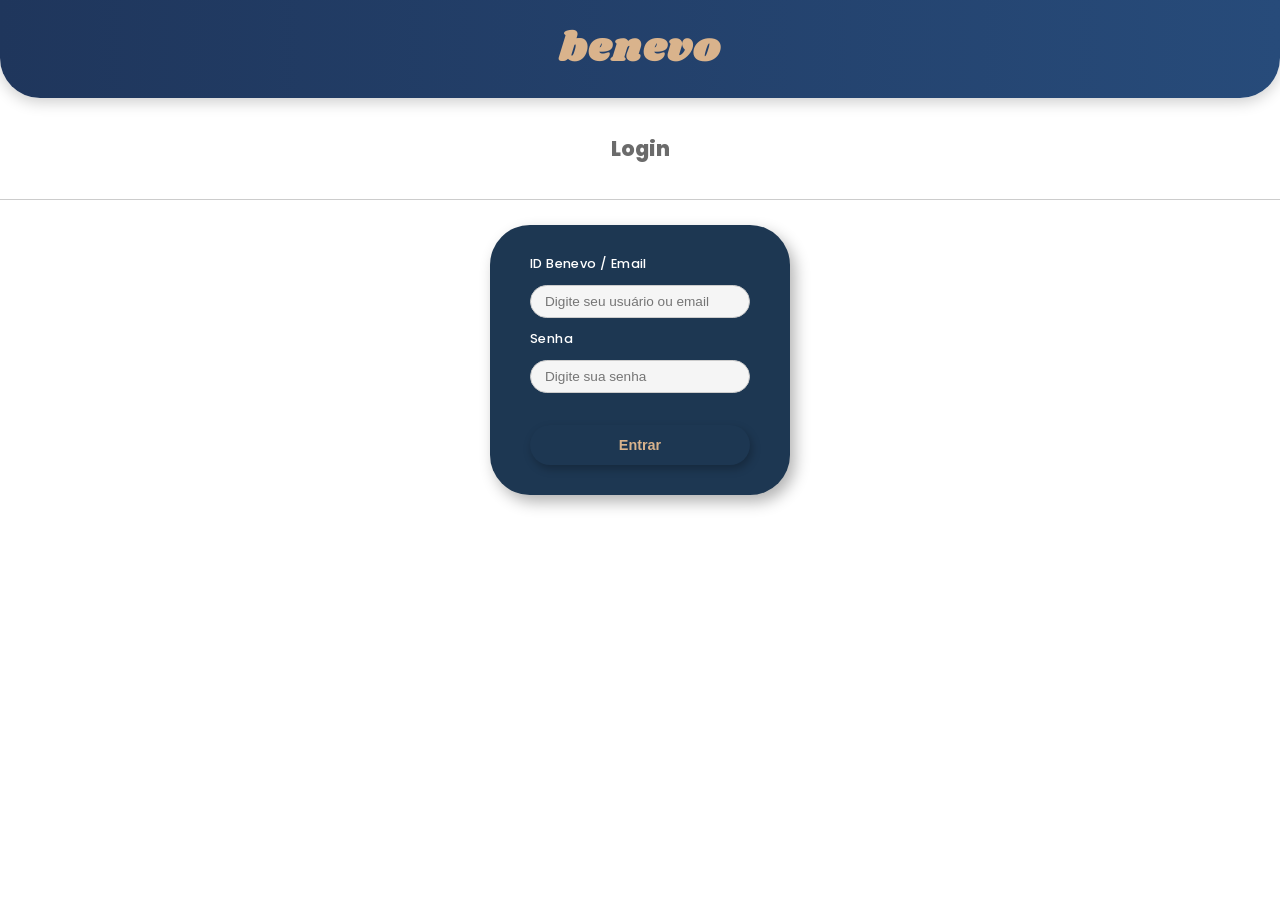
==== frontend/index.html @ 949ad751 "feat: add vercel and readme" ====
<!DOCTYPE html>
<html lang="pt-BR">
<head>
  <meta charset="UTF-8" />
  <meta name="viewport" content="width=device-width, initial-scale=1.0" />
  <title>Benevo - Login</title>

  <link rel="stylesheet" href="assets/css/styles.css" />
  <link rel="stylesheet" href="assets/css/forms.css" />

  <link href="https://fonts.googleapis.com/css2?family=Baloo+2:wght@600&family=Poppins:wght@400;500;600&display=swap" rel="stylesheet">
  <link href="https://fonts.googleapis.com/css2?family=Shrikhand&display=swap" rel="stylesheet">
</head>

<body>
  <header class="header">
    <h1 class="logo">Benevo</h1>
  </header>

  <main>
    <div class="titulo-container">
      <h2 class="titulo">Login</h2>
    </div>
<br>
    <div class="card-login">
      <form id="form-login">
        <label for="login">ID Benevo / Email</label>
        <input type="text" id="login" placeholder="Digite seu usuário ou email" required />
        <label for="senha">Senha</label>
        <input type="password" id="senha" placeholder="Digite sua senha" required />
        <button type="submit" class="btn-entrar">Entrar</button>
      </form>
    </div>
  </main>

  <script type="module" src="./assets/js/services/api.js"></script>
  <script type="module" src="./assets/js/pages/login.js"></script>
</body>
</html>
---- frontend/assets/css/styles.css ----
* {
  margin: 0;
  padding: 0;
  box-sizing: border-box;
}

body {
  font-family: "Poppins", sans-serif;
  background-color: #ffffff;
  display: flex;
  flex-direction: column;
  align-items: center;
  min-height: 100vh;
}

/* ===== CABEÇALHO ===== */
.header {
  background: linear-gradient(90deg, #1f365c, #274b7a);
  width: 100%;
  text-align: center;
  padding: 20px 0;
  border-radius: 0 0 40px 40px;
  box-shadow: 0 4px 15px rgba(0, 0, 0, 0.2);
}

.logo {
  font-family: "Shrikhand", cursive;
  font-size: 2.5rem;
  color: #d9b38c;
  letter-spacing: 2px;
  text-transform: lowercase;
}

/* ===== CONTEÚDO PRINCIPAL ===== */
main {
  display: flex;
  flex-direction: column;
  align-items: center;
  width: 100%;
  min-height: calc(100vh - 140px);
  position: relative;
}

.titulo {
  font-size: 1.3rem;
  color: #6b6b6b;
  font-weight: 800;
  width: 100%;
}

/* ===== TÍTULO E LINHA ===== */
.titulo-container {
  width: 100%;
  text-align: center;
  padding: 15px 0 35px;
  border-bottom: 1px solid #ccc;
  margin-top: 20px;
  position: relative;
}

/* ===== BOTÃO VOLTAR ===== */
.btn-voltar {
  position: absolute;
  left: 20px;
  top: 5%;
  font-size: 45px;
  color: #1f365c;
  text-decoration: none;
  font-weight: bold;
  transition: transform 0.3s ease, color 0.3s ease;
}

.btn-voltar:hover {
  transform: scale(1.2);
  color: #d9b38c;
}

/* ===== ÁREA ADMIN ===== */
.main-admin {
  width: 100%;
  max-width: 1200px;
  padding: 20px 15px;
  margin: 0 auto;
}

/* ===== TABELA DE APROVAÇÕES ===== */
#tabela-aprovacoes {
  width: 60%;
  border-collapse: separate;
  border-spacing: 0;
  margin-top: 30px;
  box-shadow: 0 4px 15px rgba(0, 0, 0, 0.1);
  border-radius: 12px;
  overflow: hidden;
}

#tabela-aprovacoes thead th {
  background-color: #1f365c;
  color: #d9b38c;
  font-family: "Poppins", sans-serif;
  font-weight: 600;
  padding: 15px 12px;
  text-align: left;
  border-bottom: 2px solid #274b7a;
}

#tabela-aprovacoes tbody td {
  background-color: #ffffff;
  padding: 12px;
  border-bottom: 1px solid #eee;
  color: #333;
  font-size: 14px;
  line-height: 1.5;
}

#tabela-aprovacoes thead tr:first-child th:first-child {
  border-top-left-radius: 12px;
}

#tabela-aprovacoes thead tr:first-child th:last-child {
  border-top-right-radius: 12px;
}

/* ===== BOTÕES ===== */
.btn-acao {
  padding: 8px 12px;
  margin-right: 5px;
  margin-bottom: 5px;
  border: none;
  border-radius: 25px;
  cursor: pointer;
  font-weight: 500;
  transition: all 0.3s ease;
  box-shadow: 1px 2px 4px rgba(0, 0, 0, 0.2);
}

.btn-aprovar {
  background-color: #28a745;
  color: #fff;
}

.btn-rejeitar {
  background-color: #dc3545;
  color: #fff;
}

.btn-detalhes {
  background-color: #1d3752;
  color: #d9b38c;
}

.btn-acao:hover {
  transform: translateY(-1px);
  opacity: 0.9;
}

/* ===== RESPONSIVIDADE ===== */
@media (max-width: 480px) {
  .logo {
    font-size: 3.5rem;
  }
}

@media (max-width: 768px) {
  .titulo-faixa-admin {
    font-size: 1.6rem;
  }

  #tabela-aprovacoes,
  #tabela-aprovacoes tbody,
  #tabela-aprovacoes tr,
  #tabela-aprovacoes td {
    display: block;
    width: 100%;
  }

  #tabela-aprovacoes thead {
    display: none;
  }

  #tabela-aprovacoes tbody tr {
    margin-bottom: 15px;
    border-radius: 8px;
    box-shadow: 0 2px 4px rgba(0, 0, 0, 0.1);
    padding: 10px 0;
  }

  #tabela-aprovacoes tbody td {
    text-align: right;
    padding-left: 50%;
    position: relative;
    border: none;
  }

  #tabela-aprovacoes tbody td::before {
    content: attr(data-label);
    position: absolute;
    left: 12px;
    width: 45%;
    padding-right: 10px;
    white-space: nowrap;
    font-weight: 600;
    text-align: left;
    color: #1d3752;
  }

  #tabela-aprovacoes tbody tr td[data-label="Ações"] {
    text-align: left;
    padding-left: 12px;
  }

  .btn-acao {
    width: 100%;
    margin-right: 0;
  }
}

/* --- CONTROLE DE SENHA (Olhinho) --- */
.password-wrapper {
    position: relative;
    width: 100%;
}

.password-wrapper input {
    width: 100% !important;
    padding-right: 40px !important; /* Espaço para o ícone */
}

.toggle-password {
    position: absolute;
    right: 15px;
    top: 50%;
    transform: translateY(-50%);
    cursor: pointer;
    color: #666;
    font-size: 1rem;
    z-index: 10;
}

.toggle-password:hover {
    color: #1f365c;
}

/* --- REGRAS DE SENHA --- */
.password-rules {
    list-style: none;
    padding: 0;
    margin: 5px 0 15px 5px;
}

.password-rules li {
    font-size: 0.75rem;
    color: #ccc; /* Cinza claro quando não atendido */
    margin-bottom: 2px;
    transition: color 0.3s;
}

.password-rules li::before {
    content: "• ";
}

.password-rules li.valid {
    color: #4caf50; /* Verde quando atendido */
    font-weight: 600;
}

.password-rules li.invalid {
    color: #e57373; /* Vermelho claro se erro */
}
---- frontend/assets/css/forms.css ----
/* ===========================
   COMPONENTES PRINCIPAIS
=========================== */

.card-login,
.card-cadastro,
.card-doacao,
.card-login-beneficiario {
  background-color: #1d3752;
  border-radius: 40px;
  box-shadow: 5px 7px 15px rgba(0, 0, 0, 0.3);
  display: flex;
  flex-direction: column;
  align-items: center;
  transition: transform 0.3s ease;
}

.card-login {
  padding: 30px 40px;
  width: 90%;
  max-width: 300px;
  margin: 0 0 20px;
}

.card-cadastro {
  padding: 30px 40px;
  width: 90%;
  max-width: 600px;
  margin: 50px 0 20px;
}

.card-login-beneficiario {
  padding: 30px 40px;
  width: 90%;
  max-width: 370px;
  margin: 20px auto;
}

.card-doacao {
  background-color: #1f3a56;
  border-radius: 30px;
  box-shadow: 0 5px 15px rgba(0, 0, 0, 0.2);
  width: 500px;
  padding: 20px 25px;
  text-align: left;
  transition: all 0.3s ease;
  margin: auto;
}

.card-login:hover,
.card-cadastro:hover,
.card-doacao:hover {
  transform: translateY(-3px);
}


/* ===========================
   FORMULÁRIOS PRINCIPAIS
=========================== */

#form-login,
#form-login-doador,
#form-login-benef,
.form-ajuda {
  display: flex;
  flex-direction: column;
  gap: 12px;
  width: 100%;
}

#form-login label,
#form-login-doador label,
#form-login-benef label,
.form-ajuda label {
  color: #fff;
  font-size: 0.8rem;
  font-weight: 500;
  letter-spacing: 0.4px;
}

#form-login input,
#form-login-doador input,
#form-login-benef input,
.form-ajuda input,
#palavra-chave-select,
#resposta-secreta {
  width: 100%;
  padding: 8px 14px;
  border: 1.5px solid #ccc;
  border-radius: 25px;
  font-size: 0.85rem;
  outline: none;
  transition: all 0.3s ease;
  background-color: #f5f5f5;
  color: #333;
}

#form-login input,
#form-login-doador input,
#form-login-benef input {
  width: 220px;
}

#form-login input:focus,
#form-login-doador input:focus,
#form-login-benef input:focus,
.form-group-cadastro input:focus,
.form-ajuda input:focus,
#palavra-chave-select:focus,
#resposta-secreta:focus {
  border-color: #d9b38c;
  box-shadow: 0 0 4px #d9b38c;
}


/* ===========================
   BOTÕES
=========================== */

.btn-entrar,
.btn-cadastrar,
.btn-finalizar {
  margin-top: 20px;
  background-color: #1d3752;
  color: #d9b38c;
  border: none;
  border-radius: 25px;
  padding: 12px 30px;
  font-size: 0.9rem;
  font-weight: 600;
  cursor: pointer;
  transition: all 0.3s ease;
  box-shadow: 2px 4px 8px rgba(0, 0, 0, 0.25);
  width: 100%;
}

.btn-entrar:hover,
.btn-cadastrar:hover,
.btn-finalizar:hover {
  background-color: #fff;
  color: #1d3752;
  transform: translateY(-2px);
}


/* ===========================
   CADASTRO - CAMPOS E LAYOUT
=========================== */

#form-cad-doador {
  display: flex;
  flex-wrap: wrap;
  gap: 12px 5%;
  width: 100%;
}

.form-group-cadastro {
  display: flex;
  flex-direction: column;
  position: relative;
  width: 100%;
}

.form-row-cadastro {
  display: flex;
  justify-content: space-between;
  width: 100%;
  gap: 5%;
}

.form-row-cadastro .form-group-cadastro {
  width: 47.5%;
}

.form-group-cadastro label {
  color: #fff;
  font-size: 0.8rem;
  font-weight: 500;
  letter-spacing: 0.4px;
  margin-bottom: 5px;
}

.form-group-cadastro input[type="text"],
.form-group-cadastro input[type="email"],
.form-group-cadastro input[type="password"],
.form-group-cadastro input[type="tel"],
.card-cadastro select {
  width: 100%;
  padding: 8px 14px;
  border: 1.5px solid #ccc;
  border-radius: 25px;
  font-size: 0.85rem;
  outline: none;
  transition: all 0.3s ease;
  background-color: #f5f5f5;
  color: #333;
}

.validation-icon {
  position: absolute;
  right: 15px;
  top: 32px;
  color: #28a745;
  font-size: 0.9rem;
}


.password-rules {
  padding: 2px 0;
  margin-top: 2px;
}

.password-rules ul {
  list-style: none;
  padding: 0;
  margin: 0;
}

.password-rules li {
  color: #ccc;
  font-size: 0.65rem;
  line-height: 1.1;
  padding-left: 10px;
  position: relative;
}

.password-rules li::before {
  content: '•';
  color: #ccc;
  font-weight: bold;
  display: inline-block;
  width: 1em;
  margin-left: -1em;
}


/* ===========================
   ÁREA DE UPLOAD
=========================== */

.upload-area {
  background-color: #f5f5f5;
  border-radius: 25px;
  height: 35px;
  display: flex;
  align-items: center;
  justify-content: center;
  cursor: pointer;
  position: relative;
  padding: 0 15px;
}

.upload-icon {
  font-size: 1rem;
  color: #1d3752;
  pointer-events: none;
}

.upload-area .upload-text {
  font-size: 0.85rem;
  color: #1d3752;
  font-weight: 500;
  margin-left: 8px;
}

.file-input-hidden {
  position: absolute;
  width: 100%;
  height: 100%;
  opacity: 0;
  cursor: pointer;
}


/* ===========================
   LINKS E TEXTO AUXILIAR
=========================== */

.ja-tem-conta {
  width: 100%;
  text-align: center;
  color: #fff;
  font-size: 0.8rem;
  margin-top: 5px;
}

.ja-tem-conta a,
.ja-tem-conta a:visited {
  color: #d9b38c;
  text-decoration: none;
  transition: color 0.3s ease;
}

.ja-tem-conta a:hover {
  color: #fff;
}


/* ===========================
   DOAÇÃO - CAMPOS, UPLOAD E TEXTOS
=========================== */

.card-doacao h2 {
  text-align: center;
  color: #bba284;
  margin-bottom: 10px;
  font-size: 17px;
}

#form-doacao label {
  display: block;
  font-weight: 500;
  color: #fff;
  margin-bottom: 4px;
  font-size: 12px;
}

#form-doacao input,
#form-doacao select,
#form-doacao textarea {
  width: 100%;
  padding: 7px 10px;
  margin-bottom: 10px;
  border: none;
  border-radius: 20px;
  font-size: 12px;
  font-weight: 500;
  outline: none;
}

.linha-dupla {
  display: flex;
  gap: 10px;
}

.campo {
  flex: 1;
}

#form-doacao textarea {
  resize: none;
  height: 60px;
}

.texto-fotos {
  color: #fff;
  font-size: 12px;
  margin: 8px 0 6px;
  text-align: center;
}

.upload-container {
  display: flex;
  justify-content: center;
  gap: 8px;
  margin-bottom: 10px;
}

.upload-box {
  background-color: #d9d9d9;
  color: #1f3a56;
  font-size: 18px;
  border-radius: 10px;
  width: 80px;
  height: 50px;
  display: flex;
  align-items: center;
  justify-content: center;
  cursor: pointer;
}

.link-ajuda {
  text-align: center;
  width: 100%;
  margin-top: 10px;
  font-size: 0.8rem;
}

.link-ajuda a {
  color: #d9b38c;
  text-decoration: none;
  transition: color 0.3s ease;
}

.link-ajuda a:hover {
  color: #fff;
  text-decoration: underline;
}

.texto-ajuda {
  color: #e0e0e0;
  font-size: 0.9rem;
  text-align: center;
  margin-bottom: 20px;
  line-height: 1.4;
}

.area-resultados {
  width: 100%;
  margin-top: 20px;
  padding-top: 15px;
  border-top: 1px solid rgba(255, 255, 255, 0.2);
}

.placeholder-resultado {
  color: #d9b38c;
  font-size: 0.85rem;
  text-align: center;
  font-weight: 500;
}

#palavra-chave-select {
  appearance: none;
  background-image: url("data:image/svg+xml;utf8,<svg xmlns='http://www.w3.org/2000/svg' width='24' height='24' viewBox='0 0 24 24'><path fill='%231D3752' d='M7 10l5 5 5-5z'/></svg>");
  background-repeat: no-repeat;
  background-position: right 10px center;
}


/* ===========================
   SEÇÃO DE SEGURANÇA
=========================== */

.card-cadastro .separador-seguranca {
  padding-top: 15px;
  margin-top: 5px;
  border-top: 1px solid rgba(255, 255, 255, 0.3);
}

.titulo-seguranca-label {
  font-size: 0.9rem;
  font-weight: 600;
  color: #d9b38c;
  margin-bottom: 10px;
  display: block;
}


/* ===========================
   FORM BENEFICIÁRIO - ESPAÇAMENTO
=========================== */

#form-cad-beneficiario > div.form-group-cadastro {
  margin-bottom: 15px;
}

#form-cad-beneficiario .form-row-cadastro {
  margin-bottom: 15px;
}


/* ===========================
   RESPONSIVIDADE
=========================== */

@media (max-width: 650px) {
  .card-cadastro {
    padding: 20px 25px;
    margin-top: 30px;
  }

  .form-row-cadastro {
    flex-direction: column;
    gap: 10px;
  }

  .form-row-cadastro .form-group-cadastro {
    width: 100%;
  }

  .validation-icon {
    top: 32px;
  }
}
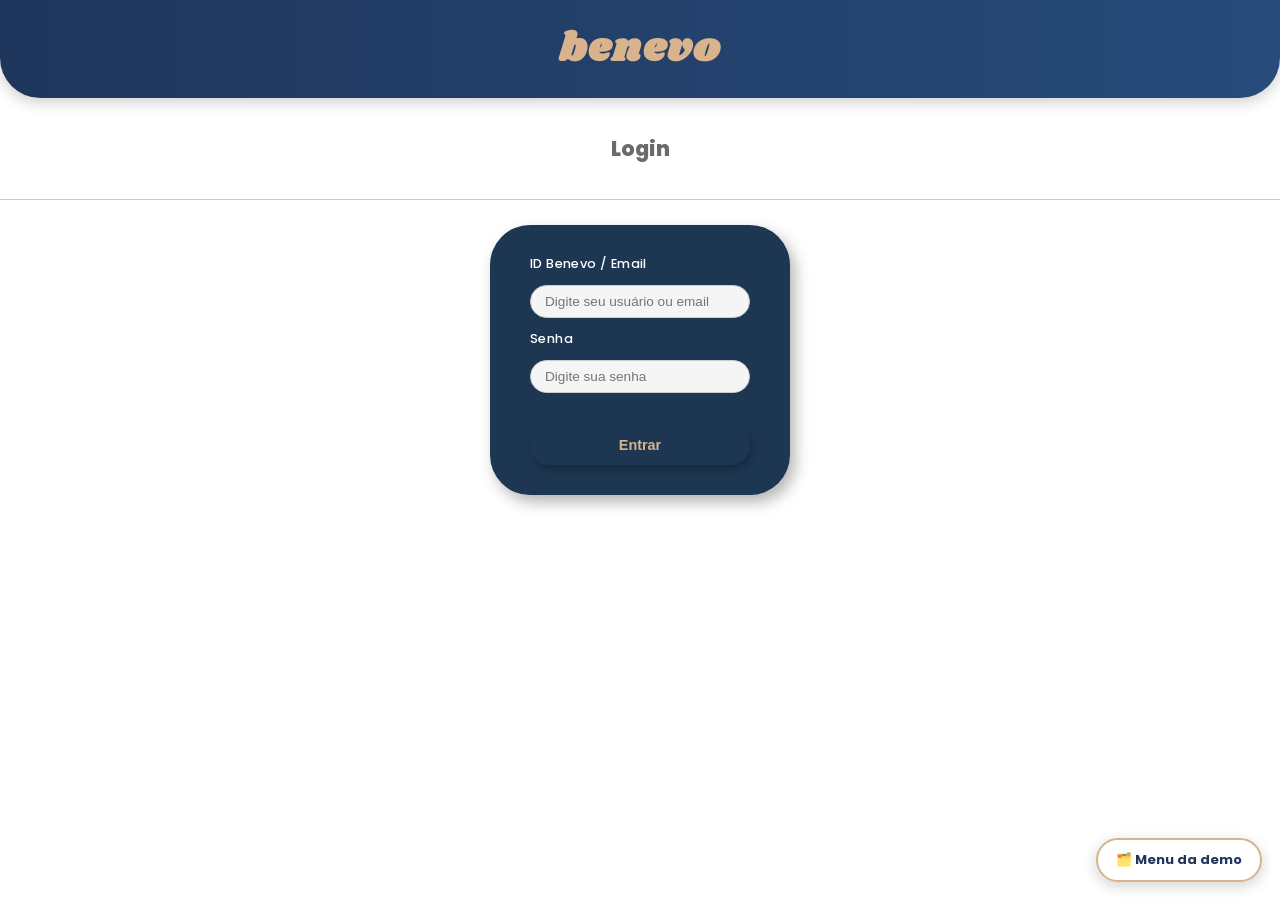
==== commit c592b5e7: "feat and fix: add btn back to demo and remove block in three pages" ====
--- a/frontend/index.html
+++ b/frontend/index.html
@@ -35,5 +35,6 @@
 
   <script type="module" src="./assets/js/services/api.js"></script>
   <script type="module" src="./assets/js/pages/login.js"></script>
+  <script src="assets/js/demo-back-button.js"></script>
 </body>
 </html>
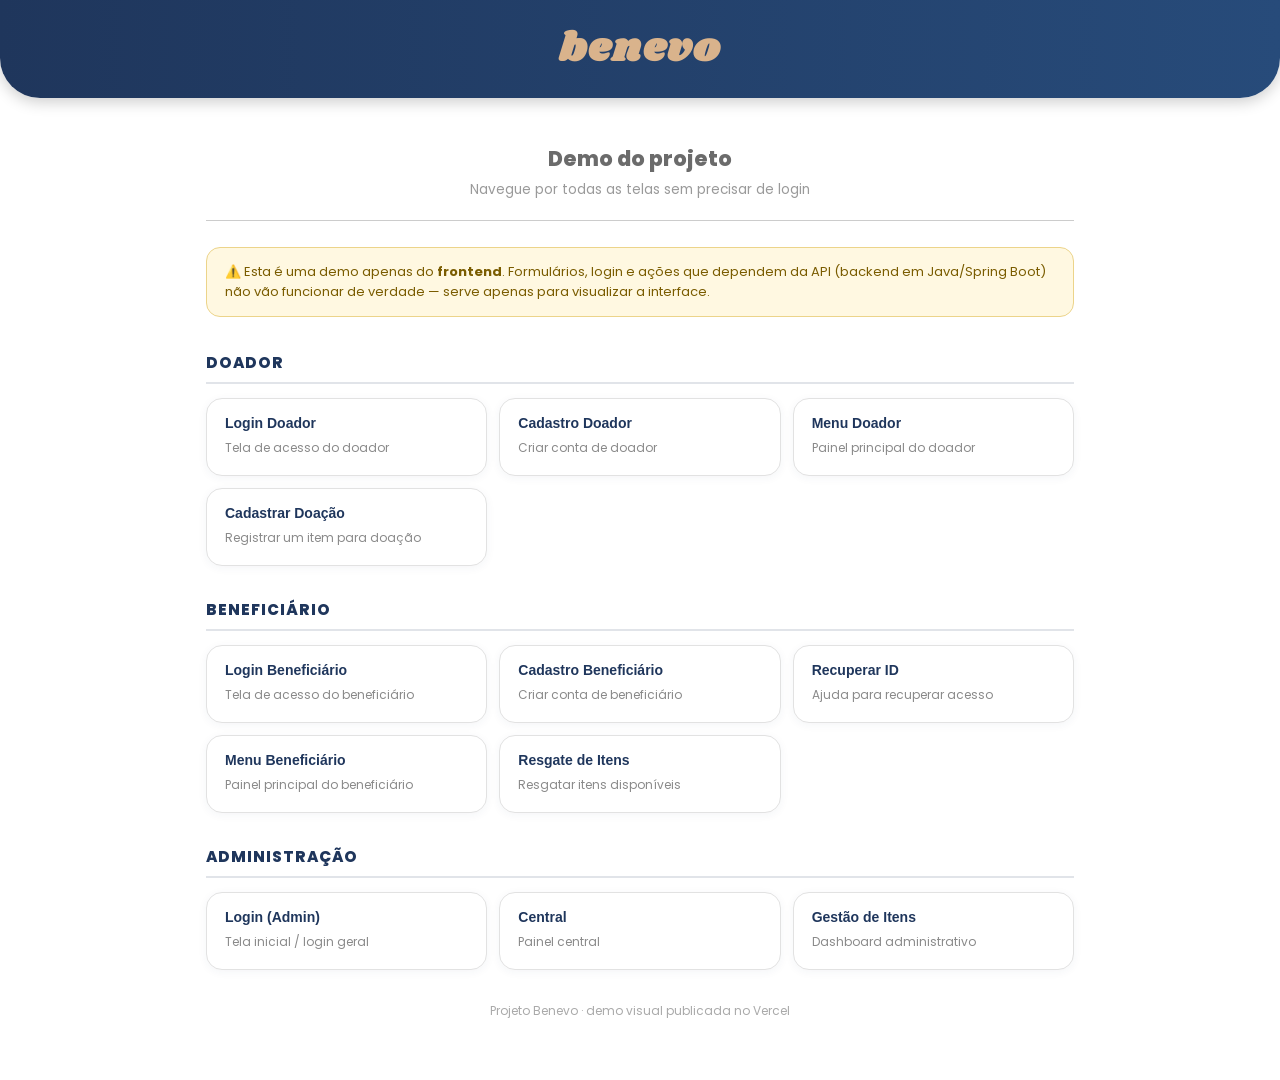
==== commit 6f6c56ba: "fix: alter name and links of pages index and demo" ====
--- a/frontend/index.html
+++ b/frontend/index.html
@@ -3,38 +3,227 @@
 <head>
   <meta charset="UTF-8" />
   <meta name="viewport" content="width=device-width, initial-scale=1.0" />
-  <title>Benevo - Login</title>
-
-  <link rel="stylesheet" href="assets/css/styles.css" />
-  <link rel="stylesheet" href="assets/css/forms.css" />
-
-  <link href="https://fonts.googleapis.com/css2?family=Baloo+2:wght@600&family=Poppins:wght@400;500;600&display=swap" rel="stylesheet">
+  <title>Benevo - Demo</title>
+
+  <link href="https://fonts.googleapis.com/css2?family=Baloo+2:wght@600&family=Poppins:wght@400;500;600;800&display=swap" rel="stylesheet">
   <link href="https://fonts.googleapis.com/css2?family=Shrikhand&display=swap" rel="stylesheet">
+
+  <style>
+    * { margin: 0; padding: 0; box-sizing: border-box; }
+
+    body {
+      font-family: "Poppins", sans-serif;
+      background-color: #ffffff;
+      display: flex;
+      flex-direction: column;
+      align-items: center;
+      min-height: 100vh;
+    }
+
+    /* ===== CABEÇALHO ===== */
+    .header {
+      background: linear-gradient(90deg, #1f365c, #274b7a);
+      width: 100%;
+      text-align: center;
+      padding: 20px 0;
+      border-radius: 0 0 40px 40px;
+      box-shadow: 0 4px 15px rgba(0, 0, 0, 0.2);
+    }
+
+    .logo {
+      font-family: "Shrikhand", cursive;
+      font-size: 2.5rem;
+      color: #d9b38c;
+      letter-spacing: 2px;
+      text-transform: lowercase;
+    }
+
+    /* ===== CONTEÚDO PRINCIPAL ===== */
+    main {
+      width: 100%;
+      max-width: 900px;
+      padding: 0 16px 60px;
+    }
+
+    .titulo-container {
+      width: 100%;
+      text-align: center;
+      padding: 25px 0 20px;
+      border-bottom: 1px solid #ccc;
+      margin-top: 20px;
+    }
+
+    .titulo {
+      font-size: 1.3rem;
+      color: #6b6b6b;
+      font-weight: 800;
+    }
+
+    .subtitulo {
+      font-size: 0.85rem;
+      color: #9a9a9a;
+      margin-top: 6px;
+    }
+
+    .aviso {
+      background: #fff8e1;
+      border: 1px solid #ecd48a;
+      color: #7a5c00;
+      padding: 14px 18px;
+      border-radius: 14px;
+      font-size: 13px;
+      line-height: 1.55;
+      margin: 26px 0 34px;
+    }
+
+    .grupo {
+      margin-bottom: 32px;
+    }
+
+    .grupo h2 {
+      font-family: "Poppins", sans-serif;
+      font-size: 0.95rem;
+      font-weight: 800;
+      text-transform: uppercase;
+      letter-spacing: 1px;
+      color: #1f365c;
+      border-bottom: 2px solid #1f365c22;
+      padding-bottom: 8px;
+      margin-bottom: 14px;
+    }
+
+    .cards {
+      display: grid;
+      grid-template-columns: repeat(auto-fill, minmax(220px, 1fr));
+      gap: 12px;
+    }
+
+    a.card {
+      display: block;
+      background: #ffffff;
+      border: 1px solid #e2e2e2;
+      border-radius: 16px;
+      padding: 16px 18px;
+      text-decoration: none;
+      color: #1f365c;
+      box-shadow: 0 2px 10px rgba(31, 54, 92, 0.05);
+      transition: transform 0.18s ease, box-shadow 0.18s ease, border-color 0.18s ease;
+    }
+
+    a.card:hover {
+      transform: translateY(-3px);
+      box-shadow: 0 8px 20px rgba(31, 54, 92, 0.15);
+      border-color: #d9b38c;
+    }
+
+    a.card .nome {
+      display: block;
+      font-weight: 600;
+      font-size: 14px;
+      margin-bottom: 3px;
+      color: #1f365c;
+    }
+
+    a.card .desc {
+      font-size: 12px;
+      color: #8a8a8a;
+    }
+
+    footer {
+      text-align: center;
+      margin-top: 30px;
+      font-size: 12px;
+      color: #aaa;
+    }
+  </style>
 </head>
-
 <body>
+
   <header class="header">
     <h1 class="logo">Benevo</h1>
   </header>
 
   <main>
     <div class="titulo-container">
-      <h2 class="titulo">Login</h2>
-    </div>
-<br>
-    <div class="card-login">
-      <form id="form-login">
-        <label for="login">ID Benevo / Email</label>
-        <input type="text" id="login" placeholder="Digite seu usuário ou email" required />
-        <label for="senha">Senha</label>
-        <input type="password" id="senha" placeholder="Digite sua senha" required />
-        <button type="submit" class="btn-entrar">Entrar</button>
-      </form>
-    </div>
+      <h2 class="titulo">Demo do projeto</h2>
+      <p class="subtitulo">Navegue por todas as telas sem precisar de login</p>
+    </div>
+
+    <div class="aviso">
+      ⚠️ Esta é uma demo apenas do <strong>frontend</strong>. Formulários, login e ações que dependem da API
+      (backend em Java/Spring Boot) não vão funcionar de verdade — serve apenas para visualizar a interface.
+    </div>
+
+    <div class="grupo">
+      <h2>Doador</h2>
+      <div class="cards">
+        <a class="card" href="login-doador.html">
+          <span class="nome">Login Doador</span>
+          <span class="desc">Tela de acesso do doador</span>
+        </a>
+        <a class="card" href="cadastro-doador.html">
+          <span class="nome">Cadastro Doador</span>
+          <span class="desc">Criar conta de doador</span>
+        </a>
+        <a class="card" href="menu-doador.html">
+          <span class="nome">Menu Doador</span>
+          <span class="desc">Painel principal do doador</span>
+        </a>
+        <a class="card" href="cadastro-item.html">
+          <span class="nome">Cadastrar Doação</span>
+          <span class="desc">Registrar um item para doação</span>
+        </a>
+      </div>
+    </div>
+
+    <div class="grupo">
+      <h2>Beneficiário</h2>
+      <div class="cards">
+        <a class="card" href="login-beneficiario.html">
+          <span class="nome">Login Beneficiário</span>
+          <span class="desc">Tela de acesso do beneficiário</span>
+        </a>
+        <a class="card" href="cadastro-beneficiario.html">
+          <span class="nome">Cadastro Beneficiário</span>
+          <span class="desc">Criar conta de beneficiário</span>
+        </a>
+        <a class="card" href="ajuda-login-beneficiario.html">
+          <span class="nome">Recuperar ID</span>
+          <span class="desc">Ajuda para recuperar acesso</span>
+        </a>
+        <a class="card" href="menu-beneficiario.html">
+          <span class="nome">Menu Beneficiário</span>
+          <span class="desc">Painel principal do beneficiário</span>
+        </a>
+        <a class="card" href="painel-resgate-beneficiario.html">
+          <span class="nome">Resgate de Itens</span>
+          <span class="desc">Resgatar itens disponíveis</span>
+        </a>
+      </div>
+    </div>
+
+    <div class="grupo">
+      <h2>Administração</h2>
+      <div class="cards">
+        <a class="card" href="login-admin.html">
+          <span class="nome">Login (Admin)</span>
+          <span class="desc">Tela inicial / login geral</span>
+        </a>
+        <a class="card" href="central.html">
+          <span class="nome">Central</span>
+          <span class="desc">Painel central</span>
+        </a>
+        <a class="card" href="dashboard-admin.html">
+          <span class="nome">Gestão de Itens</span>
+          <span class="desc">Dashboard administrativo</span>
+        </a>
+      </div>
+    </div>
+
+    <footer>
+      Projeto Benevo · demo visual publicada no Vercel
+    </footer>
   </main>
 
-  <script type="module" src="./assets/js/services/api.js"></script>
-  <script type="module" src="./assets/js/pages/login.js"></script>
-  <script src="assets/js/demo-back-button.js"></script>
 </body>
 </html>
